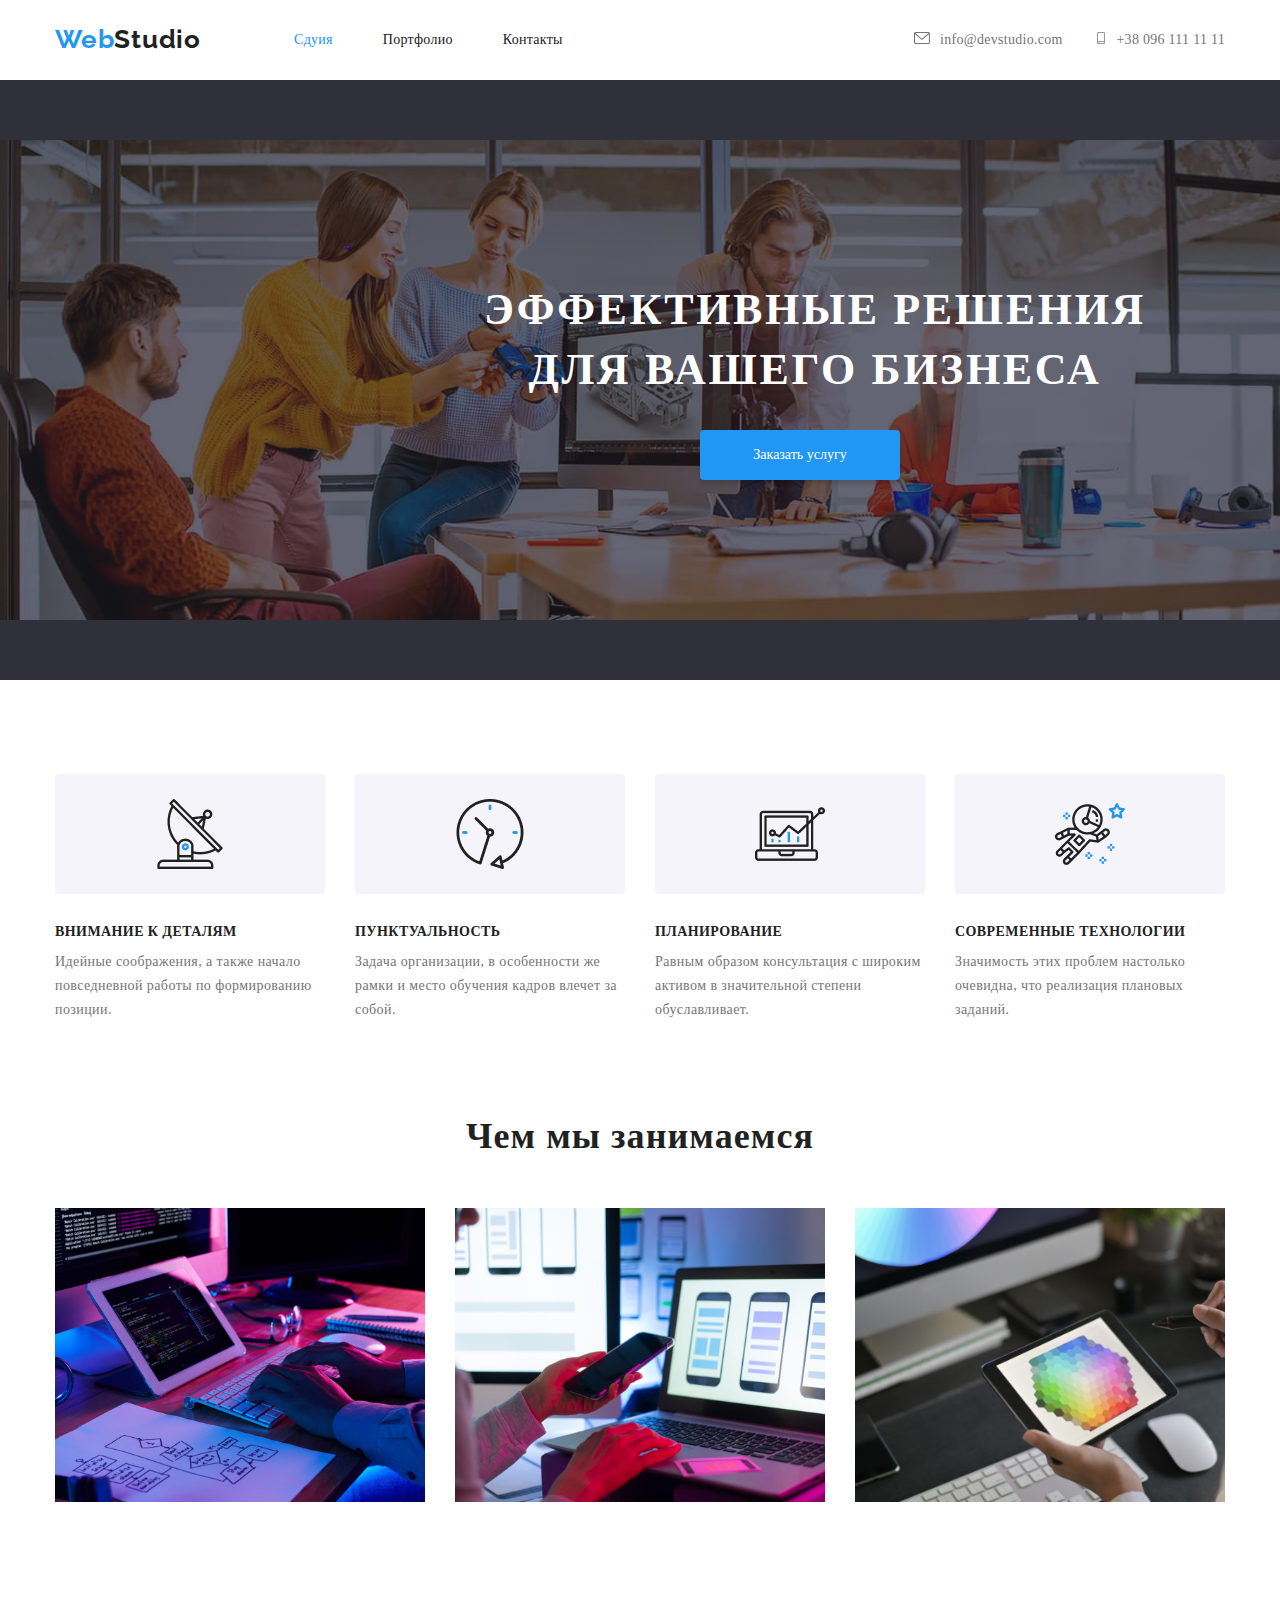
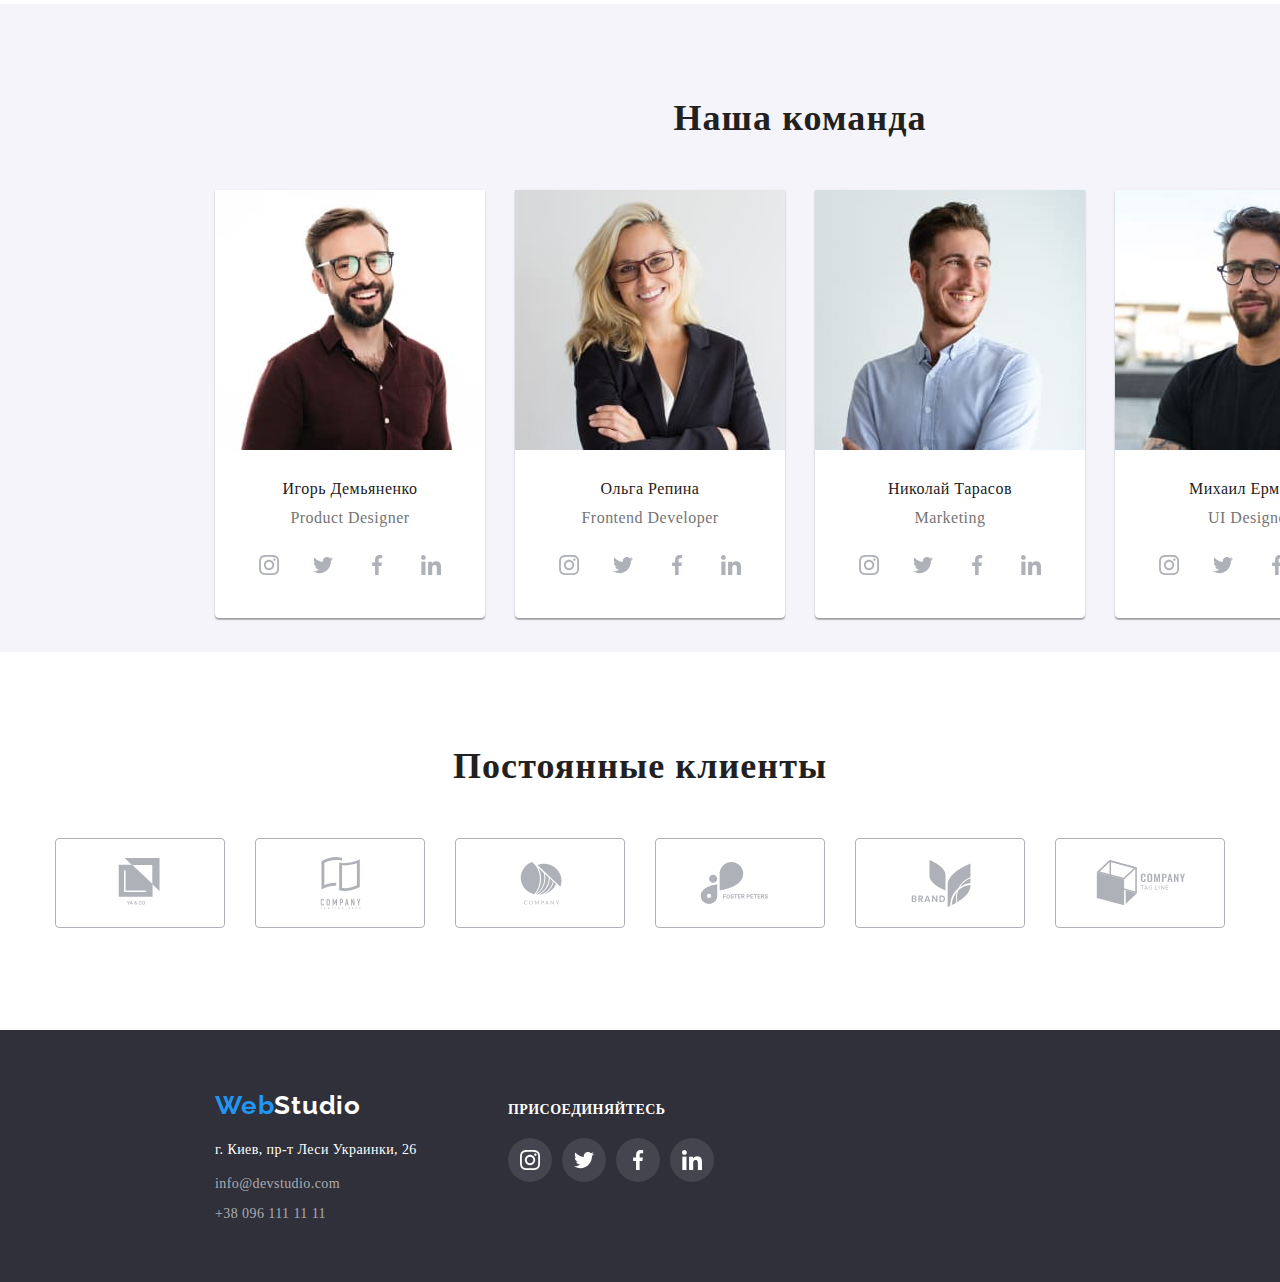
==== index.html @ d101550e "Клон репозиторий" ====
<!DOCTYPE html>
<html lang="en">
<head>
    <meta charset="UTF-8" />
    <meta name="viewport" content="width=device-width, initial-scale=1.0" />
    <title>My second homework</title>
    <link rel="stylesheet"
        href="https://cdnjs.cloudflare.com/ajax/libs/modern-normalize/1.0.0/modern-normalize.min.css">
    <link href="https://fonts.googleapis.com/css2?family=Raleway:wght@700&display=swap" rel="stylesheet">
    <link rel="stylesheet" href="./css/styles.css">
</head>
<body>

    <!--hat-->
    <header class="had">
        <div class="container">
            <nav class="nav">
                <a class="logo logo-container" href="./">Web<span class="logo-second">Studio</span></a>
                <ul class="menu-nav">
                    <li class="menu-item"><a href="#features" class="link current">Сдуия</a></li>
                    <li class="menu-item"><a href="./portfolio.html" class="link">Портфолио</a></li>
                    <li class="menu-item"><a href="#contacts" class="link">Контакты</a></li>
                </ul>
                <div class="cotacts-nav">
                    <a class="cotacts-nav-link link" href="mailto:info@devstudio.com">
                        <svg class="contacts-emil-svg">
                            <use href="./images/sprite.svg#icon-email"></use>
                        </svg>info@devstudio.com</a>
                    <a class="cotacts-nav-link link" href="tel:+380961111111">
                        <svg class="contacts-phone-svg">
                            <use href="./images/sprite.svg#icon-smartphone"></use>
                        </svg>+38 096 111 11 11</a>
                </div>
            </nav>
        </div>
    </header>
    <!--banner-->

    <section class="hero cellar">
        <div class="container-hero">
            <h1 class="hero-title">Эффективные решения для вашего бизнеса</h1>
            <button class="btn" type="button"> Заказать услугу</button>
        </div>
    </section>

    <!--features-->
    <section class="section-features">
        <h2 style="display: none;" id="features">Особенности</h2>
        <div class="container">
            <ul class="container-features">
                <li class="item-features icon-one">
                    <h3 class="title-section-title">Внимание к деталям</h3>
                    <p class="text">
                        Идейные соображения, а также начало повседневной работы по
                        формированию позиции.
                    </p>
                </li>
                <li class="item-features icon-two">
                    <h3 class="title-section-title">Пунктуальность</h3>
                    <p class="text">
                        Задача организации, в особенности же рамки и место обучения кадров
                        влечет за собой.
                    </p>
                </li>
                <li class="item-features icon-three">
                    <h3 class="title-section-title">Планирование</h3>
                    <p class="text">
                        Равным образом консультация с широким активом в значительной степени
                        обуславливает.
                    </p>
                </li>
                <li class="item-features icon-fore">
                    <h3 class="title-section-title">Современные технологии</h3>
                    <p class="text">
                        Значимость этих проблем настолько очевидна, что реализация плановых
                        заданий.
                    </p>
                </li>
            </ul>
        </div>
    </section>

    <!--activity-->
    <section class="contsiner-activity">
        <div class="container">
            <h3 class="section-title">Чем мы занимаемся</h3>
            <div class="container-activity">
                <img src="./images/img1.svg" alt="close up image programer working his desk office" />
                <img src="./images/img2.svg"
                    alt="web ui designers are developing application smartphones team creators is working interface mobile phones" />
                <img src="./images/img3.svg" alt="creative artist web design with working colour selection graphic tablet" />
            </div>
        </div>

    </section>

    <!--team-->
    <section class="team">
        <div class="section-team">
            <h4 class="section-title">Наша команда</h4>
            <div class="container-time">
                <div class="conainer-time-item">
                    <img src="./images/ihor.jpg" alt="ihor Product Designer" />
                    <div class="time-box">
                        <b class="team-title">Игорь Демьяненко</b>
                        <p>Product Designer</p>
                    <ul class="features-section social-icon">
                        <li class="social-icon-item"><a class="social-icon-link" href="https://www.instagram.com/" target="blank" rel="noreferrer noopener" aria-label="Instagram">
                        <svg class="social-icon-svg">
                            <use href="./images/sprite.svg#icon-insta"></use>
                        </svg>
                        </a></li>
                        <li class="social-icon-item"><a class="social-icon-link" href="https://twitter.com/" target="blank" rel="noreferrer noopener" aria-label="Twitter">
                        <svg class="social-icon-svg">
                            <use href="./images/sprite.svg#icon-twit"></use>
                        </svg>
                        </a></li>
                        <li class="social-icon-item"><a class="social-icon-link" href="https://www.facebook.com/" target="blank" rel="noreferrer noopener" aria-label="Facebook">
                        <svg class="social-icon-svg">
                            <use href="./images/sprite.svg#icon-face"></use>
                        </svg>
                        </a></li>
                        <li class="social-icon-item"><a class="social-icon-link" href="https://www.linkedin.com/" target="blank" rel="noreferrer noopener" aria-label="LinkedIn">
                        <svg class="social-icon-svg">
                            <use href="./images/sprite.svg#icon-linc"></use>
                        </svg>
                        </a></li>
                    </ul>
                    </div>
                </div>
                <div class="conainer-time-item">
                    <img src="./images/olha.jpg" alt="olha Frontend Developer" />
                    <div class="time-box">
                        <b class="team-title">Ольга Репина</b>
                        <p>Frontend Developer</p>
                        <ul class="features-section social-icon">
                            <li class="social-icon-item"><a class="social-icon-link" href="https://www.instagram.com/" target="blank" rel="noreferrer noopener" aria-label="Instagram">
                                <svg class="social-icon-svg">
                                    <use href="./images/sprite.svg#icon-insta"></use>
                                </svg>
                            </a></li>
                            <li class="social-icon-item"><a class="social-icon-link" href="https://twitter.com/" target="blank" rel="noreferrer noopener" aria-label="Twitter">
                                <svg class="social-icon-svg">
                            <use href="./images/sprite.svg#icon-twit"></use>
                                </svg>
                            </a></li>
                            <li class="social-icon-item"><a class="social-icon-link" href="https://www.facebook.com/" target="blank" rel="noreferrer noopener" aria-label="Facebook">
                                <svg class="social-icon-svg">
                                    <use href="./images/sprite.svg#icon-face"></use>
                                </svg>
                            </a></li>
                            <li class="social-icon-item"><a class="social-icon-link" href="https://www.linkedin.com/" target="blank" rel="noreferrer noopener" aria-label="LinkedIn">
                                <svg class="social-icon-svg">
                                    <use href="./images/sprite.svg#icon-linc"></use>
                                </svg>
                            </a></li>
                        </ul>
                    </div>
                </div>
                <div class="conainer-time-item">
                    <img src="./images/nikolay.jpg" alt="nikolay Marketing" />
                    <div class="time-box">
                        <b class="team-title">Николай Тарасов</b>
                        <p>Marketing</p>
                        <ul class="features-section social-icon">
                            <li class="social-icon-item"><a class="social-icon-link" href="https://www.instagram.com/" target="blank"
                                    rel="noreferrer noopener" aria-label="Instagram">
                                    <svg class="social-icon-svg">
                                        <use href="./images/sprite.svg#icon-insta"></use>
                                    </svg>
                                </a></li>
                            <li class="social-icon-item"><a class="social-icon-link" href="https://twitter.com/" target="blank"
                                    rel="noreferrer noopener" aria-label="Twitter">
                                    <svg class="social-icon-svg">
                                        <use href="./images/sprite.svg#icon-twit"></use>
                                    </svg>
                                </a></li>
                            <li class="social-icon-item"><a class="social-icon-link" href="https://www.facebook.com/" target="blank"
                                    rel="noreferrer noopener" aria-label="Facebook">
                                    <svg class="social-icon-svg">
                                        <use href="./images/sprite.svg#icon-face"></use>
                                    </svg>
                                </a></li>
                            <li class="social-icon-item"><a class="social-icon-link" href="https://www.linkedin.com/" target="blank"
                                    rel="noreferrer noopener" aria-label="LinkedIn">
                                    <svg class="social-icon-svg">
                                        <use href="./images/sprite.svg#icon-linc"></use>
                                    </svg>
                                </a></li>
                        </ul>
                    </div>
                </div>
                <div class="conainer-time-item">
                    <img src="./images/mikhail.jpg" alt="mikhail UI Designer" />
                    <div class="time-box">
                        <b class="team-title">Михаил Ермаков</b>
                        <p>UI Designer</p>
                        <ul class="features-section social-icon">
                            <li class="social-icon-item"><a class="social-icon-link" href="https://www.instagram.com/" target="blank"
                                    rel="noreferrer noopener" aria-label="Instagram">
                                    <svg class="social-icon-svg">
                                        <use href="./images/sprite.svg#icon-insta"></use>
                                    </svg>
                                </a></li>
                            <li class="social-icon-item"><a class="social-icon-link" href="https://twitter.com/" target="blank"
                                    rel="noreferrer noopener" aria-label="Twitter">
                                    <svg class="social-icon-svg">
                                        <use href="./images/sprite.svg#icon-twit"></use>
                                    </svg>
                                </a></li>
                            <li class="social-icon-item"><a class="social-icon-link" href="https://www.facebook.com/" target="blank"
                                    rel="noreferrer noopener" aria-label="Facebook">
                                    <svg class="social-icon-svg">
                                        <use href="./images/sprite.svg#icon-face"></use>
                                    </svg>
                                </a></li>
                            <li class="social-icon-item"><a class="social-icon-link" href="https://www.linkedin.com/" target="blank"
                                    rel="noreferrer noopener" aria-label="LinkedIn">
                                    <svg class="social-icon-svg">
                                        <use href="./images/sprite.svg#icon-linc"></use>
                                    </svg>
                            </a></li>
                        </ul>
                    </div>
                </div>
            </div>          
        </div>
    </section>

        <!-- partners -->
    <section class="container partners-section">
        <div class="">
            <h4 class="section-title">Постоянные клиенты</h4>
            <ul class="container-partners">
                <li class="partners-icon-item"><a class="partners-icon-link" href="./" target="blank" rel="noreferrer noopener" aria-label="partner one">
                    <svg class="partners-icon-svg">
                        <use href="./images/sprite.svg#icon-part1"></use>
                    </svg>
                </a></li>
                <li class="partners-icon-item"><a class="partners-icon-link" href="./" target="blank" rel="noreferrer noopener" aria-label="partner two">
                    <svg class="partners-icon-svg">
                        <use href="./images/sprite.svg#icon-part2"></use>
                    </svg>
                </a> </li>
                <li class="partners-icon-item"><a class="partners-icon-link" href="./" target="blank" rel="noreferrer noopener" aria-label="partner three">
                    <svg class="partners-icon-svg">
                        <use href="./images/sprite.svg#icon-part3"></use>
                    </svg>
                </a></li>
                <li class="partners-icon-item"><a class="partners-icon-link" href="./" target="blank" rel="noreferrer noopener" aria-label="partner four">
                    <svg class="partners-icon-svg">
                        <use href="./images/sprite.svg#icon-part4"></use>
                    </svg>
                </a></li>
                <li class="partners-icon-item"><a class="partners-icon-link" href="./" target="blank" rel="noreferrer noopener" aria-label="partner five">
                    <svg class="partners-icon-svg">
                        <use href="./images/sprite.svg#icon-part5"></use>
                    </svg>
                </a></li>
                <li class="partners-icon-item"><a class="partners-icon-link" href="./" target="blank" rel="noreferrer noopener" aria-label="partner six">
                    <svg class="partners-icon-svg">
                        <use href="./images/sprite.svg#icon-part6"></use>
                    </svg>
                </a></li>
            </ul>
        </div>
    </section>
    <!--cellar-->
    <footer class="cellar">
        <div class="container-footer">
            <div class="container-footer-pocion">
            <div class="logo-cellar"><a href="index.html" class="link"><span class="footer-logo">Web</span><span
                        class="footer-logo-second">Studio</span></a>
            </div>
            <div class="container-contacts">
                <address id="contacts">
                    <div class="container-address">
                        <a href="https://goo.gl/maps/hYyRJfA977tLsEAp6" class="footer-map link" target="_blank"
                            rel="noreferrer noopener">г.
                            Киев, пр-т Леси Украинки, 26</a>
                        <a href="mailto:info@devstudio.com" class="connetion link">info@devstudio.com</a>
                        <a href="tel:+380961111111" class="connetion link">+38 096 111 11 11</a>
                    </div>
                </address>
            </div>
            </div>       
        <div class="social-cellar-icon">
            <b class="footer-social">присоединяйтесь</b>
            <ul class="features-section social-icon">
                <li class="social-icon-item"><a class="social-icon-link" href="https://www.instagram.com/" target="blank"
                        rel="noreferrer noopener" aria-label="Instagram">
                        <svg class="social-icon-svg">
                            <use href="./images/sprite.svg#icon-insta"></use>
                        </svg>
                    </a></li>
                <li class="social-icon-item"><a class="social-icon-link" href="https://twitter.com/" target="blank"
                        rel="noreferrer noopener" aria-label="Twitter">
                        <svg class="social-icon-svg">
                            <use href="./images/sprite.svg#icon-twit"></use>
                        </svg>
                    </a></li>
                <li class="social-icon-item"><a class="social-icon-link" href="https://www.facebook.com/" target="blank"
                        rel="noreferrer noopener" aria-label="Facebook">
                        <svg class="social-icon-svg">
                            <use href="./images/sprite.svg#icon-face"></use>
                        </svg>
                    </a></li>
                <li class="social-icon-item"><a class="social-icon-link" href="https://www.linkedin.com/" target="blank"
                        rel="noreferrer noopener" aria-label="LinkedIn">
                        <svg class="social-icon-svg">
                            <use href="./images/sprite.svg#icon-linc"></use>
                        </svg>
                </a></li>
                </ul>
            </div>
        </div>
    </footer>
</body>   
</html>
---- css/styles.css ----
/* roboto-regular - latin_cyrillic */
@font-face {
  font-family: "Roboto";
  font-style: normal;
  font-weight: 400;
  src: url("../fonts/roboto//roboto-v20-latin_cyrillic-regular.eot");
  src: local("Roboto"), local("Roboto-Regular"),
    url("../fonts/roboto//roboto-v20-latin_cyrillic-regular.eot?#iefix")
      format("embedded-opentype"),
    url("../fonts/roboto//roboto-v20-latin_cyrillic-regular.woff2")
      format("woff2"),
    url("../fonts/roboto//roboto-v20-latin_cyrillic-regular.woff")
      format("woff"),
    url("../fonts/roboto//roboto-v20-latin_cyrillic-regular.ttf")
      format("truetype"),
    url("../fonts/roboto//roboto-v20-latin_cyrillic-regular.svg#Roboto")
      format("svg");
}
/* roboto-500 - latin_cyrillic */
@font-face {
  font-family: "Roboto";
  font-style: normal;
  font-weight: 500;
  src: url("../fonts/roboto//roboto-v20-latin_cyrillic-500.eot");
  src: local("Roboto Medium"), local("Roboto-Medium"),
    url("../fonts/roboto//roboto-v20-latin_cyrillic-500.eot?#iefix")
      format("embedded-opentype"),
    url("../fonts/roboto//roboto-v20-latin_cyrillic-500.woff2") format("woff2"),
    url("../fonts/roboto//roboto-v20-latin_cyrillic-500.woff") format("woff"),
    url("../fonts/roboto//roboto-v20-latin_cyrillic-500.ttf") format("truetype"),
    url("../fonts/roboto//roboto-v20-latin_cyrillic-500.svg#Roboto")
      format("svg");
}
/* roboto-700 - latin_cyrillic */
@font-face {
  font-family: "Roboto";
  font-style: normal;
  font-weight: 700;
  src: url("../fonts/roboto//roboto-v20-latin_cyrillic-700.eot");
  src: local("Roboto Bold"), local("Roboto-Bold"),
    url("../fonts/roboto//roboto-v20-latin_cyrillic-700.eot?#iefix")
      format("embedded-opentype"),
    url("../fonts/roboto//roboto-v20-latin_cyrillic-700.woff2") format("woff2"),
    url("../fonts/roboto//roboto-v20-latin_cyrillic-700.woff") format("woff"),
    url("../fonts/roboto//roboto-v20-latin_cyrillic-700.ttf") format("truetype"),
    url("../fonts/roboto//roboto-v20-latin_cyrillic-700.svg#Roboto")
      format("svg");
}

/* font-family: "Raleway", sans-serif; */

:root {
  --main-text-cl: #757575;
  --link-text-cl: #2196f3;
  --black-text: #212121;
  --second-fon: #f5f4fa;
  --wight-text: #ffffff;
  --cellar-fon: #2f303a;
  --team-fon: #f5f4fa;
  --icon-cl: #afb1b8;
}

html {
  box-sizing: border-box;
}

body {
  font-family: "Roboto";
  font-size: 14px;
  line-height: 1.71;
  letter-spacing: 0.2em;
  color: var(--main-text-cl);
}

img {
  display: block;
  /* max-width: 100px; */
  height: auto;
}

.had {
  background-color: var(--wight-text);
  height: 80px;
}
.hag-port {
  background-color: var(--wight-text);
  border: 1px solid #ececec;
  margin-left: 0;
  margin-right: 0;
}

.container {
  width: 1200px;
  margin: 0 auto;
  padding-left: 15px;
  padding-right: 15px;
}
.container-nav {
  display: inline-flex;
}

.nav .link.current {
  color: var(--link-text-cl);
}
.logo {
  font-family: Raleway;
  font-weight: 700;
  font-size: 26px;
  line-height: 1.192;
  letter-spacing: 0.03em;
  color: #2196f3;
  text-decoration: none;
}
.logo-second {
  font-family: Raleway;
  font-weight: 700;
  font-size: 26px;
  line-height: 1.192;
  letter-spacing: 0.03em;
  color: #212121;
}

.logo-container {
  margin-right: 93px;
  margin-top: 24px;
  margin-bottom: 25px;
}

.nav {
  font-family: Roboto;
  font-weight: 500;
  font-size: 14px;
  line-height: 1.142;
  letter-spacing: 0.02em;
  color: var(--black-text);
  text-decoration: none;
  list-style: none;

  display: flex;
  align-items: center;
}

.contacts-emil-svg {
  width: 16px;
  height: 12px;
  fill: var(--main-text-cl);
  margin-right: 10px;
}

.contacts-phone-svg {
  width: 10px;
  height: 12px;
  fill: var(--main-text-cl);
  margin-right: 10px;
}

.cotacts-nav-link:hover .contacts-emil-svg,
.cotacts-nav-link:focus .contacts-emil-svg {
  fill: var(--link-text-cl);
}

.cotacts-nav-link:hover .contacts-phone-svg,
.cotacts-nav-link:focus .contacts-phone-svg {
  fill: var(--link-text-cl);
}

.cotacts-nav {
  color: var(--main-text-cl);

  margin-left: auto;
}

.cotacts-nav .link + .link {
  margin-left: 30px;
}

.link {
  color: inherit;
  text-decoration: none;
}

.link:hover,
.link:focus {
  color: var(--link-text-cl);
}

.menu-nav {
  margin-top: 0;
  margin-bottom: 0;
  list-style: none;
  display: inline-flex;
  padding-left: 0px;
}

.menu-item {
  display: block;
  padding-top: 32px;
  padding-bottom: 32px;
}

.menu-item:not(:last-child) {
  margin-right: 50px;
}

.container-hero {
  width: 1600px;
  margin: 0 auto;
  padding-left: 15px;
  padding-right: 15px;
}

.hero {
  text-align: center;
  margin-bottom: 94px;
  height: 600px;
  /* ;
  width: 1600px;
  margin-left: auto;
  margin-right: auto; */

  background-image: linear-gradient(
      to right,
      rgba(47, 48, 58, 0.4),
      rgba(47, 48, 58, 0.4)
    ),
    url(../images/application-team.jpg);
  background-position: center;
  background-repeat: no-repeat;
  object-fit: cover;
  background-size: contain;
}
.hero-title {
  margin-top: 0;
  margin-bottom: 30px;
  margin-left: 452px;
  margin-right: 452px;
  padding-top: 200px;
  font-family: Roboto;
  font-weight: 900;
  font-size: 44px;
  line-height: 1.36;
  letter-spacing: 0.06em;
  text-transform: uppercase;
  color: var(--wight-text);
  width: 696px;
}

.btn-port:hover,
.btn-port:focus {
  background-color: var(--link-text-cl);
  box-shadow: 0px 3px 1px rgba(0, 0, 0, 0.1), 0px 1px 2px rgba(0, 0, 0, 0.08),
    0px 2px 2px rgba(0, 0, 0, 0.12);
  color: var(--wight-text);
}

.btn-port:active {
  background-color: var(--link-text-cl);
  box-shadow: 0px 3px 1px rgba(0, 0, 0, 0.1), 0px 1px 2px rgba(0, 0, 0, 0.08),
    0px 2px 2px rgba(0, 0, 0, 0.12);
  color: var(--wight-text);
}

.btn-port {
  background: var(--second-fon);
  width: 73px;
  padding-right: 22px;
  padding-left: 22px;
  padding-top: 9px;
  padding-bottom: 9px;
  border-radius: 4px;
  text-align: center;
  border: none;
  font-family: "Roboto";
  font-weight: 500;
  font-size: 16px;
  line-height: 1.62;
  letter-spacing: 0.03em;
  color: var(--black-text);
}

.btn {
  display: block;
  border: none;
  padding-right: 32px;
  padding-left: 32px;
  padding-top: 10px;
  padding-bottom: 10px;
  color: var(--wight-text);
  background: var(--link-text-cl);
  box-shadow: 0px 4px 4px rgba(0, 0, 0, 0.15);
  border-radius: 4px;
  text-align: center;
  width: 200px;
  height: 50px;
  margin-bottom: 200px;
  margin-left: auto;
  margin-right: auto;
}

.btn-position {
  padding-bottom: 210px;
}

.btn-content {
  display: inline-block;
  font-family: inherit;
  font-weight: 500;
  font-size: 16px;
  line-height: 1.62;
  text-align: center;
  letter-spacing: 0.03em;
  color: var(--title-text-cl);
  border-radius: 4px;
}

.nav-content {
  display: flex;
  justify-content: center;
  list-style: none;
  margin-bottom: 0;
  margin-top: 0;
  padding-left: 0px;
  padding-top: 94px;
  padding-bottom: 50px;
}

.element-cont {
  margin-right: 8px;
}

.nav-content .element-cont:last-of-type {
  margin-right: 0px;
}

.content-section {
  padding-bottom: 94px;
}

.item-content {
  display: block;
  padding-top: 20px;
  padding-bottom: 4px;
  padding-left: 24px;
}

.container-content {
  width: 1230px;
  padding-left: 15px;
  padding-right: 15px;
  margin-left: auto;
  margin-right: auto;
}

.container-fillihg .link {
  padding-bottom: 20px;
  display: block;
  padding-left: 24px;
  letter-spacing: 1px;
}

.container-fillihg b {
  font-family: Roboto;
  font-style: normal;
  font-size: 18px;
  line-height: 2;
  letter-spacing: 0.06em;
  color: var(--black-text);
}

.container-fillihg {
  display: flex;
  flex-wrap: wrap;
  list-style: none;
  padding-left: 0;
  margin-top: 0px;
  margin-bottom: 0;
  width: 1170px;
  height: 1360px;
}

.element {
  width: 370px;
  height: 404px;
  margin-right: 30px;
  margin-bottom: 30px;
  border: 1px solid #eeeeee;
}

.element:nth-child(3n) {
  margin-right: 0;
}

.element:nth-last-child(-n + 3) {
  margin-bottom: 0;
}

.element:hover {
  background: #ffffff;
  border: 1px solid #eeeeee;
  box-shadow: 0px 1px 1px rgba(0, 0, 0, 0.12), 0px 4px 4px rgba(0, 0, 0, 0.06),
    1px 4px 6px rgba(0, 0, 0, 0.16);
}

.features-section {
  list-style: none;
}

.img-element {
  margin-right: 0;
}

.container-features {
  display: inline-flex;
  margin-top: 0;
  margin-bottom: 0;
  list-style: none;
  padding-left: 0;
}

.item-features {
  margin-right: 30px;
}

.item-features:nth-child(4n) {
  margin-right: 0;
}

.icon-one::before {
  display: block;
  content: "";
  width: 270px;
  height: 120px;
  background-position: center;
  background-repeat: no-repeat;
  background-image: url(../images/img-one.png);
  margin-bottom: 30px;
  /* background-color: var(--second-fon);
  border-radius: 4px; */
}

.icon-two::before {
  display: block;
  content: "";
  width: 270px;
  height: 120px;
  background-position: center;
  background-repeat: no-repeat;
  background-image: url(../images/img-two.png);
  margin-bottom: 30px;
  /* background-color: var(--second-fon);
  border-radius: 4px; */
}

.icon-three::before {
  display: block;
  content: "";
  width: 270px;
  height: 120px;
  background-position: center;
  background-repeat: no-repeat;
  background-image: url(../images/img-three.png);
  margin-bottom: 30px;
  /* background-color: var(--second-fon);
  border-radius: 4px; */
}

.icon-fore::before {
  display: block;
  content: "";
  width: 270px;
  height: 120px;
  background-position: center;
  background-repeat: no-repeat;
  background-image: url(../images/img-fore.png);
  margin-bottom: 30px;
  /* background-color: var(--second-fon);
  border-radius: 4px; */
}

.section-features {
  background-color: var(--wight-text);
  margin-bottom: 94px;
}
.container-features .section-label {
  display: flex;
  margin-bottom: 0;
  margin-top: 0;
}

.text {
  font-family: Roboto;
  font-weight: normal;
  font-size: 14px;
  line-height: 1.71;
  letter-spacing: 0.03em;
  color: var(--main-text-cl);
  padding: 0px 0px 0px 0px;
  margin: 0;
}

.title-section-title {
  font-family: Roboto;
  font-weight: 700;
  font-size: 14px;
  line-height: 1.142;
  letter-spacing: 0.03em;
  text-transform: uppercase;
  color: var(--black-text);

  padding-bottom: 0px;
  margin-bottom: 10px;
  margin-top: 0;
}

.container-activity {
  display: inline-flex;
}

.contsiner-activity {
  margin-top: 0px;
  padding-bottom: 94px;
}

.container-activity img {
  margin-right: 30px;
}

.container-activity img:nth-child(3n) {
  margin-right: 0;
}

.section-title {
  font-family: "Roboto";
  font-weight: 700;
  font-size: 36px;
  line-height: 1.166;
  text-align: center;
  letter-spacing: 0.03em;
  color: var(--black-text);

  padding-bottom: 50px;
  margin-bottom: 0;
  margin-top: 0;
}

.container-time {
  display: inline-flex;
  padding-left: 215px;
  padding-right: 0;
}

.section-team {
  width: 1600px;
  height: 648px;
  margin-left: auto;
  margin-right: auto;
  margin-top: 0px;
}

.team-title {
  font-family: "Roboto";
  font-weight: 500;
  font-size: 16px;
  line-height: 1.18;
  text-align: center;
  letter-spacing: 0.03em;
  color: var(--black-text);

  display: block;
  margin-top: 30px;
  margin-bottom: 10px;
}

.team {
  background-color: var(--team-fon);
}

.team h4 {
  padding-top: 94px;
}

.team p {
  font-family: Roboto;
  font-size: 16px;
  line-height: 1.18;
  text-align: center;
  letter-spacing: 0.03em;
  color: var(--main-text-cl);

  margin-top: 0;
  margin-bottom: 0;
  text-align: center;
  margin-bottom: 16px;
}

.social-icon {
  display: flex;
  justify-content: center;
  padding-left: 32px;
  padding-right: 32px;
}

.social-icon-item:not(:last-child) {
  margin-right: 10px;
}

.social-icon-link {
  display: flex;
  justify-content: center;
  align-items: center;
  width: 44px;
  height: 44px;
  background-color: var(--wight-text);
  border-radius: 50%;
}

.social-icon-link:hover .social-icon-svg,
.social-icon-link:focus .social-icon-svg {
  fill: var(--wight-text);
}

.social-icon-link:hover,
.social-icon-link:focus {
  background-color: var(--link-text-cl);
}

.social-icon-svg {
  width: 20px;
  height: 20px;
  fill: var(--icon-cl);
}

.conainer-time-item {
  width: 270px;
  height: 428px;
  margin-right: 30px;
  padding-bottom: 30px;
  background-color: var(--wight-text);
  box-shadow: 0px 1px 3px rgba(0, 0, 0, 0.12), 0px 1px 1px rgba(0, 0, 0, 0.14),
    0px 2px 1px rgba(0, 0, 0, 0.2);
  border-radius: 0px 0px 4px 4px;
}

.conainer-time-item:nth-child(4n) {
  margin-right: 0;
}

.partners-section {
  padding-top: 94px;
  padding-bottom: 94px;
}

.container-partners {
  display: inline-flex;
  margin: 0;
  list-style: none;
  padding-left: 0;
}

.partners-icon-svg {
  width: 170px;
  height: 90px;
  fill: var(--icon-cl);
}

.partners-icon-link {
  display: flex;
  justify-content: center;
  align-items: center;
  width: 170px;
  height: 90px;
  background-color: var(--wight-text);
  border-radius: 4px;
  border: 1px solid var(--icon-cl);
}

.partners-icon-item:not(:last-child) {
  margin-right: 30px;
}

.partners-icon-link:hover .partners-icon-svg,
.partners-icon-link:focus .partners-icon-svg {
  fill: var(--link-text-cl);
}

.partners-icon-link:hover,
.partners-icon-link:focus {
  background-color: var(--wight-text);
  border: 1px solid var(--link-text-cl);
}

.cellar {
  background-color: var(--cellar-fon);
  display: block;
}

.container-footer {
  width: 1600px;
  height: 252px;
  margin: 0 auto;
  padding-left: 215px;
}
.container-footer .container-contacts {
  flex-wrap: wrap-reverse;
}

.cellar .container-footer {
  display: flex;
  align-items: baseline;
}

.footer-logo {
  font-family: Raleway;
  font-weight: 700;
  font-size: 26px;
  line-height: 1.192;
  letter-spacing: 0.03em;
  color: #2196f3;
}

.logo-cellar {
  padding-bottom: 20px;
  padding-top: 60px;
  padding-right: 0;
  padding-left: 0;
  margin-right: 147px;
}

.footer-logo-second {
  font-family: Raleway;
  font-weight: 700;
  font-size: 26px;
  line-height: 1.192;
  letter-spacing: 0.03em;
  color: #ffffff;
}
.container-address {
  display: flex;
  flex-direction: column;
}

.container-address .link {
  width: 231px;
  height: 21px;
}

.container-address a:not(:last-child) {
  margin-bottom: 9px;
}

.footer-map {
  font-family: Roboto;
  font-size: 14px;
  line-height: 1.171;
  letter-spacing: 0.03em;
  color: var(--wight-text);
  font-style: normal;
  font-weight: normal;
  /* margin-bottom: 9px; */
}

.connetion {
  /* margin-bottom: 9px; */
  font-family: Roboto;
  font-style: normal;
  font-size: 14px;
  line-height: 171%;

  letter-spacing: 0.03em;

  color: rgba(255, 255, 255, 0.6);
}

.footer-social {
  font-family: Roboto;
  font-weight: 700;
  font-size: 14px;
  line-height: 1.142;
  letter-spacing: 0.03em;
  text-transform: uppercase;
  color: var(--wight-text);

  display: block;
  margin-bottom: 20px;
}

.social-cellar-icon .social-icon-link {
  background-color: rgba(255, 255, 255, 0.1);
}

.social-cellar-icon .social-icon-svg {
  fill: var(--wight-text);
}

.social-icon-link:hover,
.social-icon-link:focus {
  background-color: var(--link-text-cl);
}

.social-cellar-icon .social-icon {
  padding: 0;
  margin: 0;
}
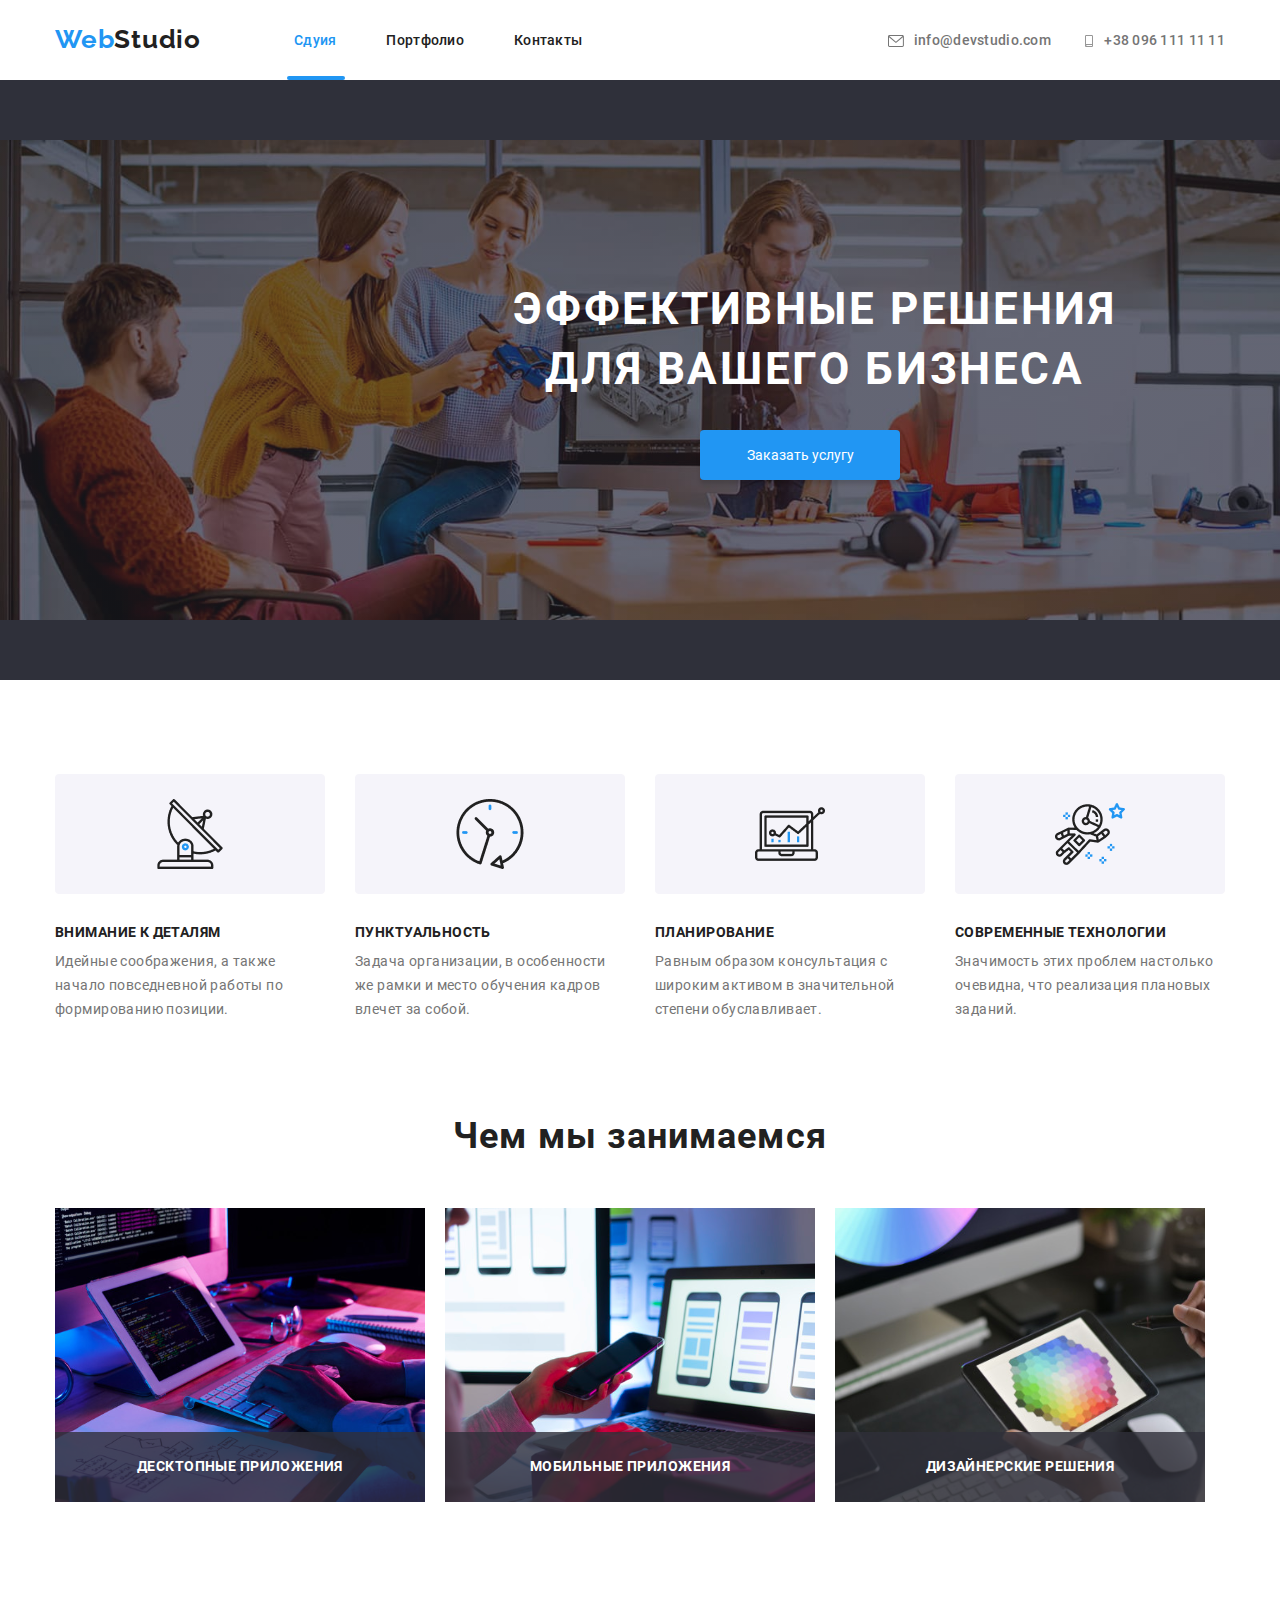
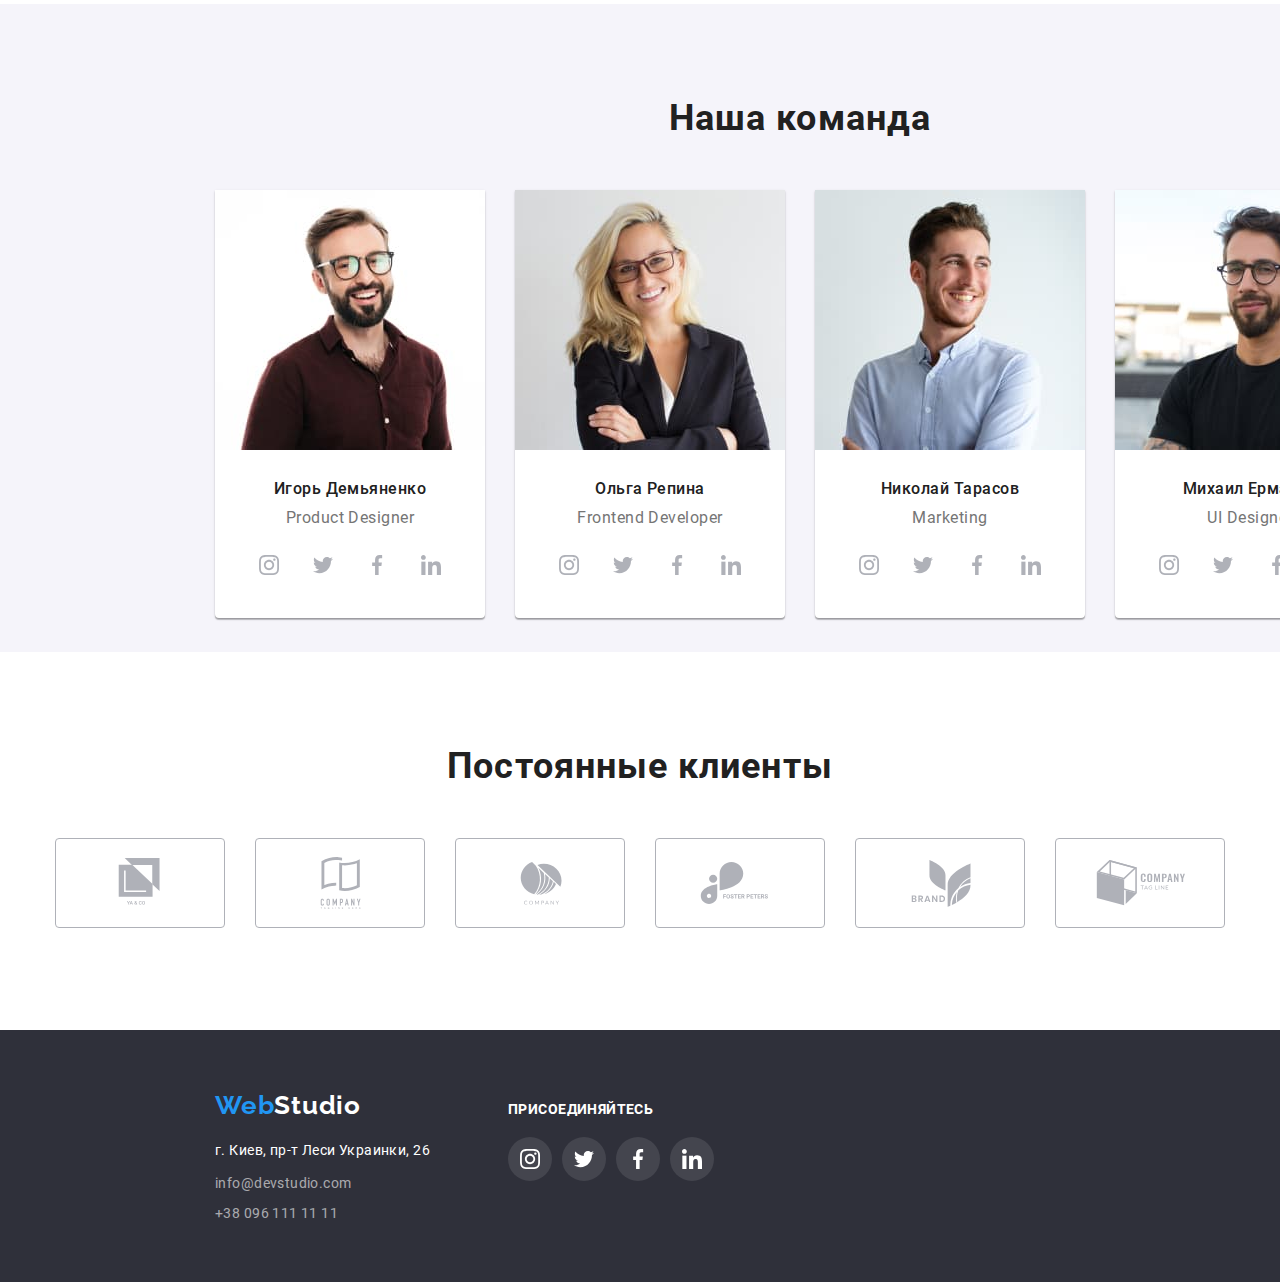
==== commit a2888434: "Done nav, activity" ====
--- a/index.html
+++ b/index.html
@@ -85,10 +85,18 @@
         <div class="container">
             <h3 class="section-title">Чем мы занимаемся</h3>
             <div class="container-activity">
-                <img src="./images/img1.svg" alt="close up image programer working his desk office" />
-                <img src="./images/img2.svg"
-                    alt="web ui designers are developing application smartphones team creators is working interface mobile phones" />
-                <img src="./images/img3.svg" alt="creative artist web design with working colour selection graphic tablet" />
+                <div class="thumb">
+                    <img src="./images/img1.svg" alt="close up image programer working his desk office" />
+                    <p class="label">Десктопные приложения</p>
+                </div>
+                <div class="thumb">
+                    <img src="./images/img2.svg" alt="web ui designers are developing application smartphones team creators is working interface mobile phones" />
+                    <p class="label">Мобильные приложения</p>
+                </div>
+                <div class="thumb">
+                    <img src="./images/img3.svg" alt="creative artist web design with working colour selection graphic tablet" />
+                    <p class="label">Дизайнерские решения</p>
+                </div>               
             </div>
         </div>
 
--- a/css/styles.css
+++ b/css/styles.css
@@ -101,7 +101,21 @@
 
 .nav .link.current {
   color: var(--link-text-cl);
-}
+  position: relative;
+}
+
+.current::after {
+  content: "";
+  display: block;
+  width: 137%;
+  height: 4px;
+  background-color: var(--link-text-cl);
+  border-radius: 2px;
+  position: absolute;
+  bottom: -32px;
+  left: -7px;
+}
+
 .logo {
   font-family: Raleway;
   font-weight: 700;
@@ -145,6 +159,7 @@
   height: 12px;
   fill: var(--main-text-cl);
   margin-right: 10px;
+  vertical-align: middle;
 }
 
 .contacts-phone-svg {
@@ -152,6 +167,7 @@
   height: 12px;
   fill: var(--main-text-cl);
   margin-right: 10px;
+  vertical-align: middle;
 }
 
 .cotacts-nav-link:hover .contacts-emil-svg,
@@ -525,6 +541,36 @@
   margin-right: 30px;
 }
 
+.thumb img {
+  display: block;
+  max-width: 100%;
+  height: auto;
+}
+
+.thumb {
+  position: relative;
+  margin: 0;
+}
+
+.thumb > .label {
+  font-family: "Roboto";
+  width: 370px;
+  height: 70px;
+  font-weight: 700;
+  font-size: 14px;
+  line-height: 1.14;
+  text-align: center;
+  letter-spacing: 0.03em;
+  text-transform: uppercase;
+  position: absolute;
+  top: 224px;
+  margin: 0;
+  padding-top: 27px;
+  padding-bottom: 27px;
+  background-color: rgba(47, 48, 58, 0.8);
+  color: var(--wight-text);
+}
+
 .container-activity img:nth-child(3n) {
   margin-right: 0;
 }
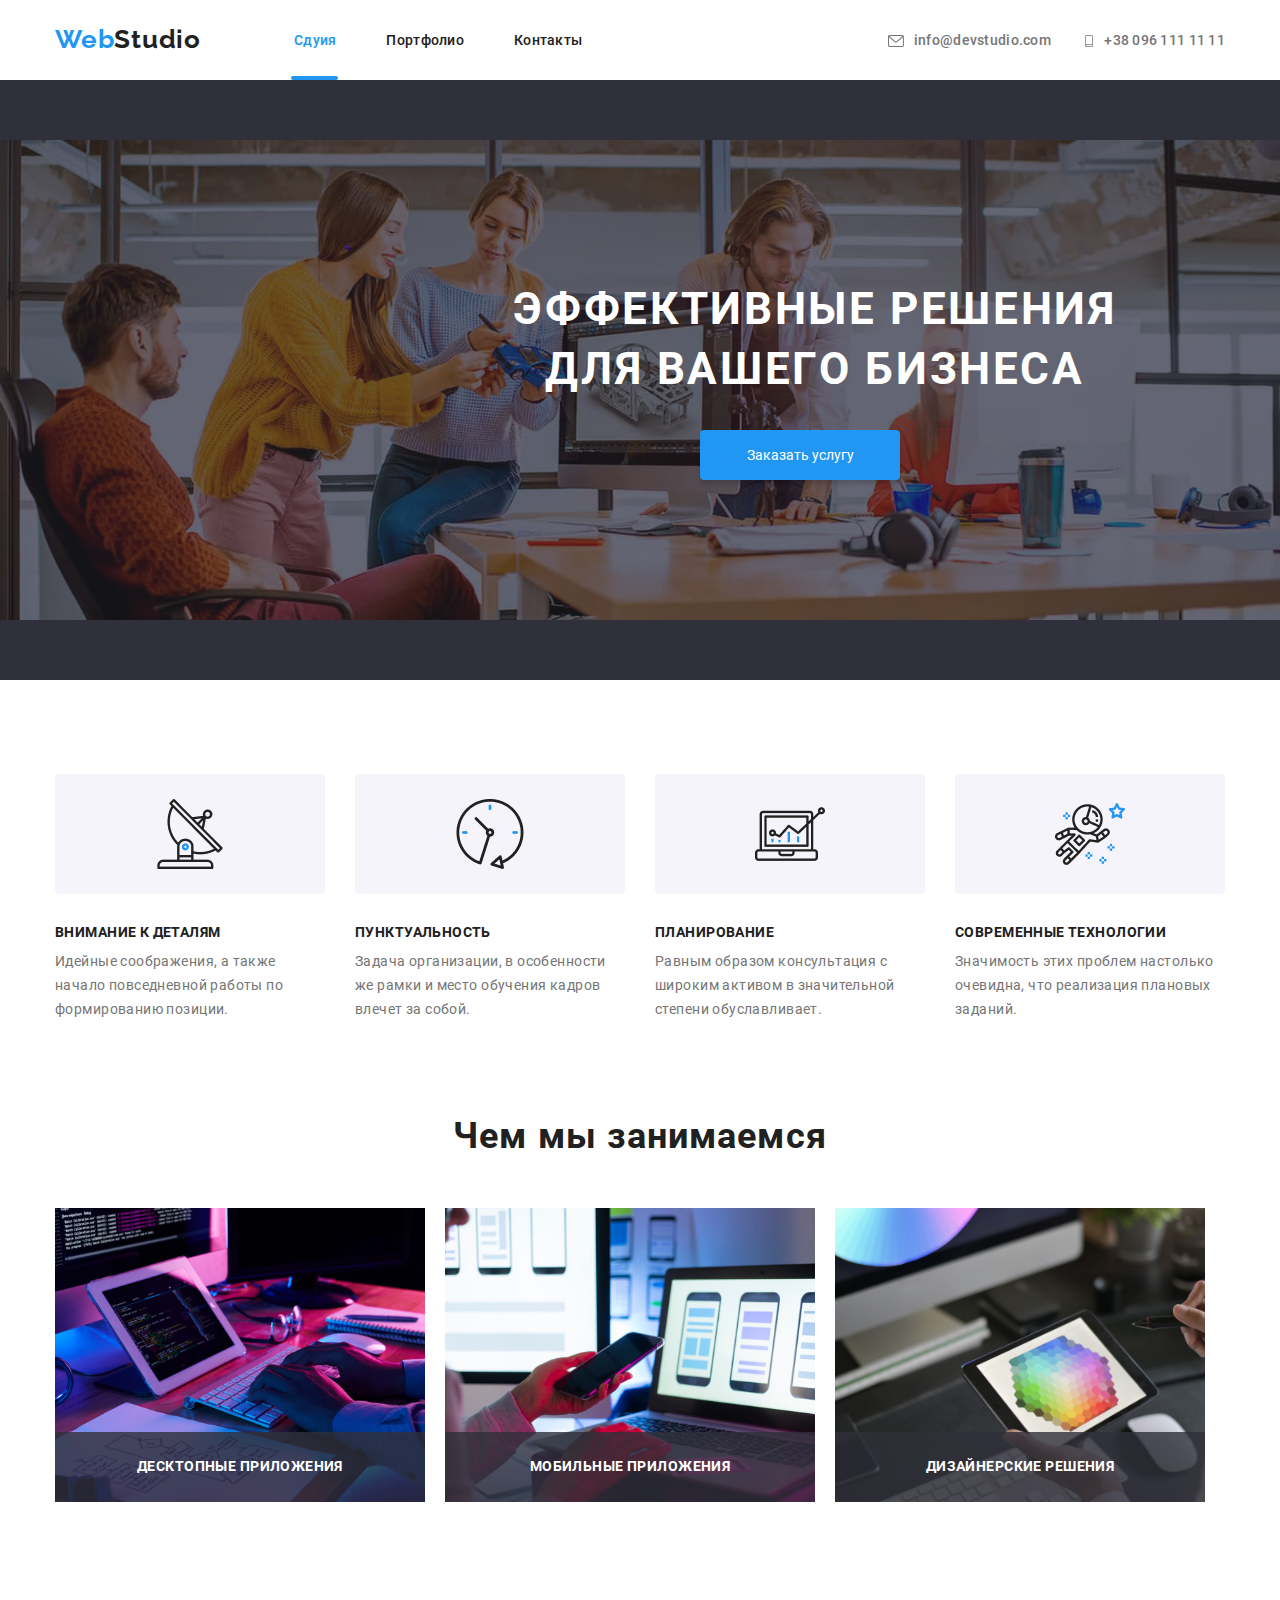
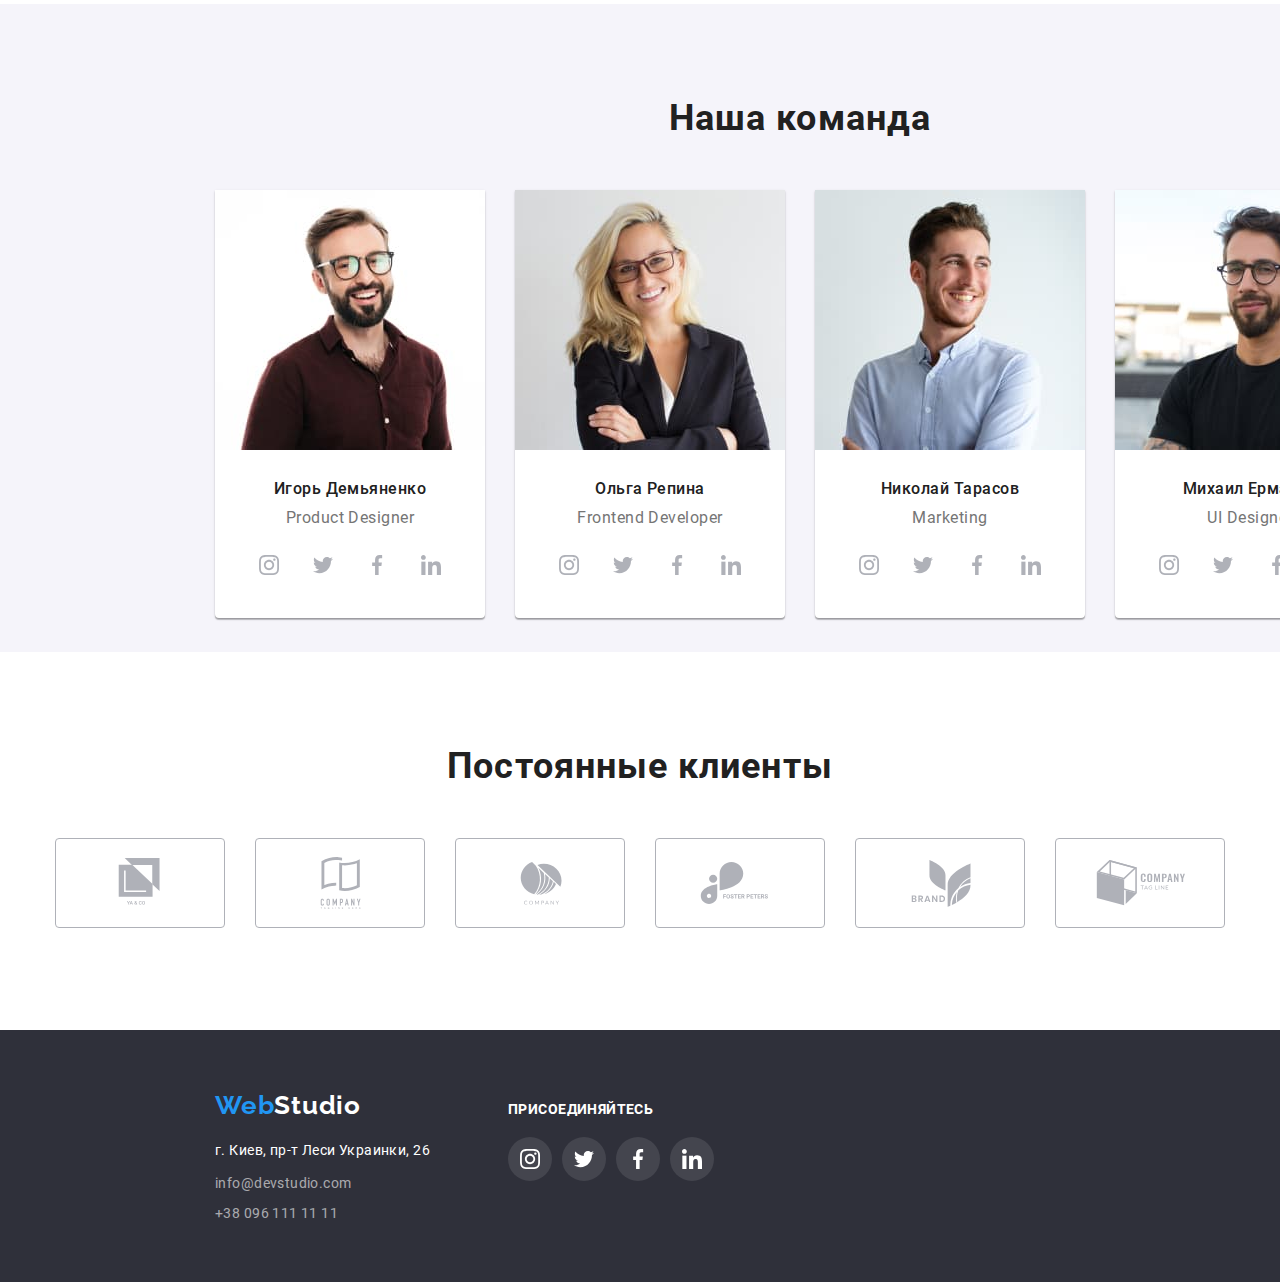
==== commit 6b481c1a: "Заазать услугу" ====
--- a/index.html
+++ b/index.html
@@ -39,7 +39,7 @@
     <section class="hero cellar">
         <div class="container-hero">
             <h1 class="hero-title">Эффективные решения для вашего бизнеса</h1>
-            <button class="btn" type="button"> Заказать услугу</button>
+            <button data-modal-open class="btn" type="button"> Заказать услугу</button>
         </div>
     </section>
 
@@ -323,5 +323,16 @@
             </div>
         </div>
     </footer>
+    <div class="backdrop is-hidden" data-modal>
+        <div class="modal">
+            <img src="./images/prikol.jpg" alt="joke">
+            <button class="btn-backdrop" data-modal-close>
+                <svg class="backdrop-close-svg">
+                    <use href="./images/sprite.svg#icon-close"></use>
+                </svg>
+            </button>
+        </div>
+    </div>
+    <script src="./js/modal.js"></script>
 </body>   
 </html>--- a/css/styles.css
+++ b/css/styles.css
@@ -107,13 +107,13 @@
 .current::after {
   content: "";
   display: block;
-  width: 137%;
+  width: 110%;
   height: 4px;
   background-color: var(--link-text-cl);
   border-radius: 2px;
   position: absolute;
   bottom: -32px;
-  left: -7px;
+  left: -3px;
 }
 
 .logo {
@@ -245,6 +245,7 @@
   object-fit: cover;
   background-size: contain;
 }
+
 .hero-title {
   margin-top: 0;
   margin-bottom: 30px;
@@ -329,6 +330,78 @@
   border-radius: 4px;
 }
 
+.backdrop {
+  position: fixed;
+  top: 0;
+  left: 0;
+  right: 0;
+  bottom: 0;
+  background-color: rgba(0, 0, 0, 0.2);
+  z-index: 100;
+  opacity: 1;
+}
+
+.backdrop.is-hidden {
+  opacity: 0;
+  pointer-events: none;
+  visibility: hidden;
+}
+
+.is-hidden .modal {
+  transform: translate(-50%, 0%) scale(0.5);
+}
+
+.modal img {
+  width: 100%;
+}
+
+.modal {
+  position: absolute;
+  top: 87%;
+  left: 51%;
+  width: 528px;
+  height: 581px;
+  transform: translate(-50%, -50%) scale(1);
+  background-color: var(--wight-text);
+  padding: 80px 40px;
+  box-shadow: 0px 1px 3px rgba(0, 0, 0, 0.12), 0px 1px 1px rgba(0, 0, 0, 0.14),
+    0px 2px 1px rgba(0, 0, 0, 0.2);
+  border-radius: 4px;
+}
+
+.btn-backdrop {
+  position: absolute;
+  top: 8px;
+  right: 8px;
+  width: 30px;
+  height: 30px;
+  border-radius: 50%;
+  border: 1px solid rgba(0, 0, 0, 0.1);
+  background-color: var(--wight-text);
+  color: white;
+  vertical-align: middle;
+}
+
+.backdrop-close-svg {
+  width: 11px;
+  height: 11px;
+  top: 0;
+  left: 0;
+  right: 0;
+  bottom: 0;
+  fill: var(--black-text);
+}
+
+.btn-backdrop:hover .backdrop-close-svg,
+.btn-backdrop:focus .backdrop-close-svg {
+  fill: rgba(27, 27, 27, 0.363);
+}
+
+.btn-backdrop:hover,
+.btn-backdrop:focus {
+  border: 2px solid rgba(0, 0, 0, 0.1);
+}
+
 .nav-content {
   display: flex;
   justify-content: center;
@@ -344,6 +417,29 @@
   margin-right: 8px;
 }
 
+.element:hover .overlay {
+  transform: translatex(0);
+}
+
+.overlay {
+  position: absolute;
+  top: 50;
+  left: 50;
+  width: 400px;
+  height: 300px;
+  background-color: #3f51b5;
+
+  transform: translatex(-100%);
+  transition: transform 250ms ease;
+}
+
+.overlay > p {
+  color: #fff;
+  padding: 10px;
+  margin: 0;
+  font-size: 18px;
+}
+
 .nav-content .element-cont:last-of-type {
   margin-right: 0px;
 }
@@ -400,6 +496,8 @@
   margin-right: 30px;
   margin-bottom: 30px;
   border: 1px solid #eeeeee;
+
+  overflow: hidden;
 }
 
 .element:nth-child(3n) {
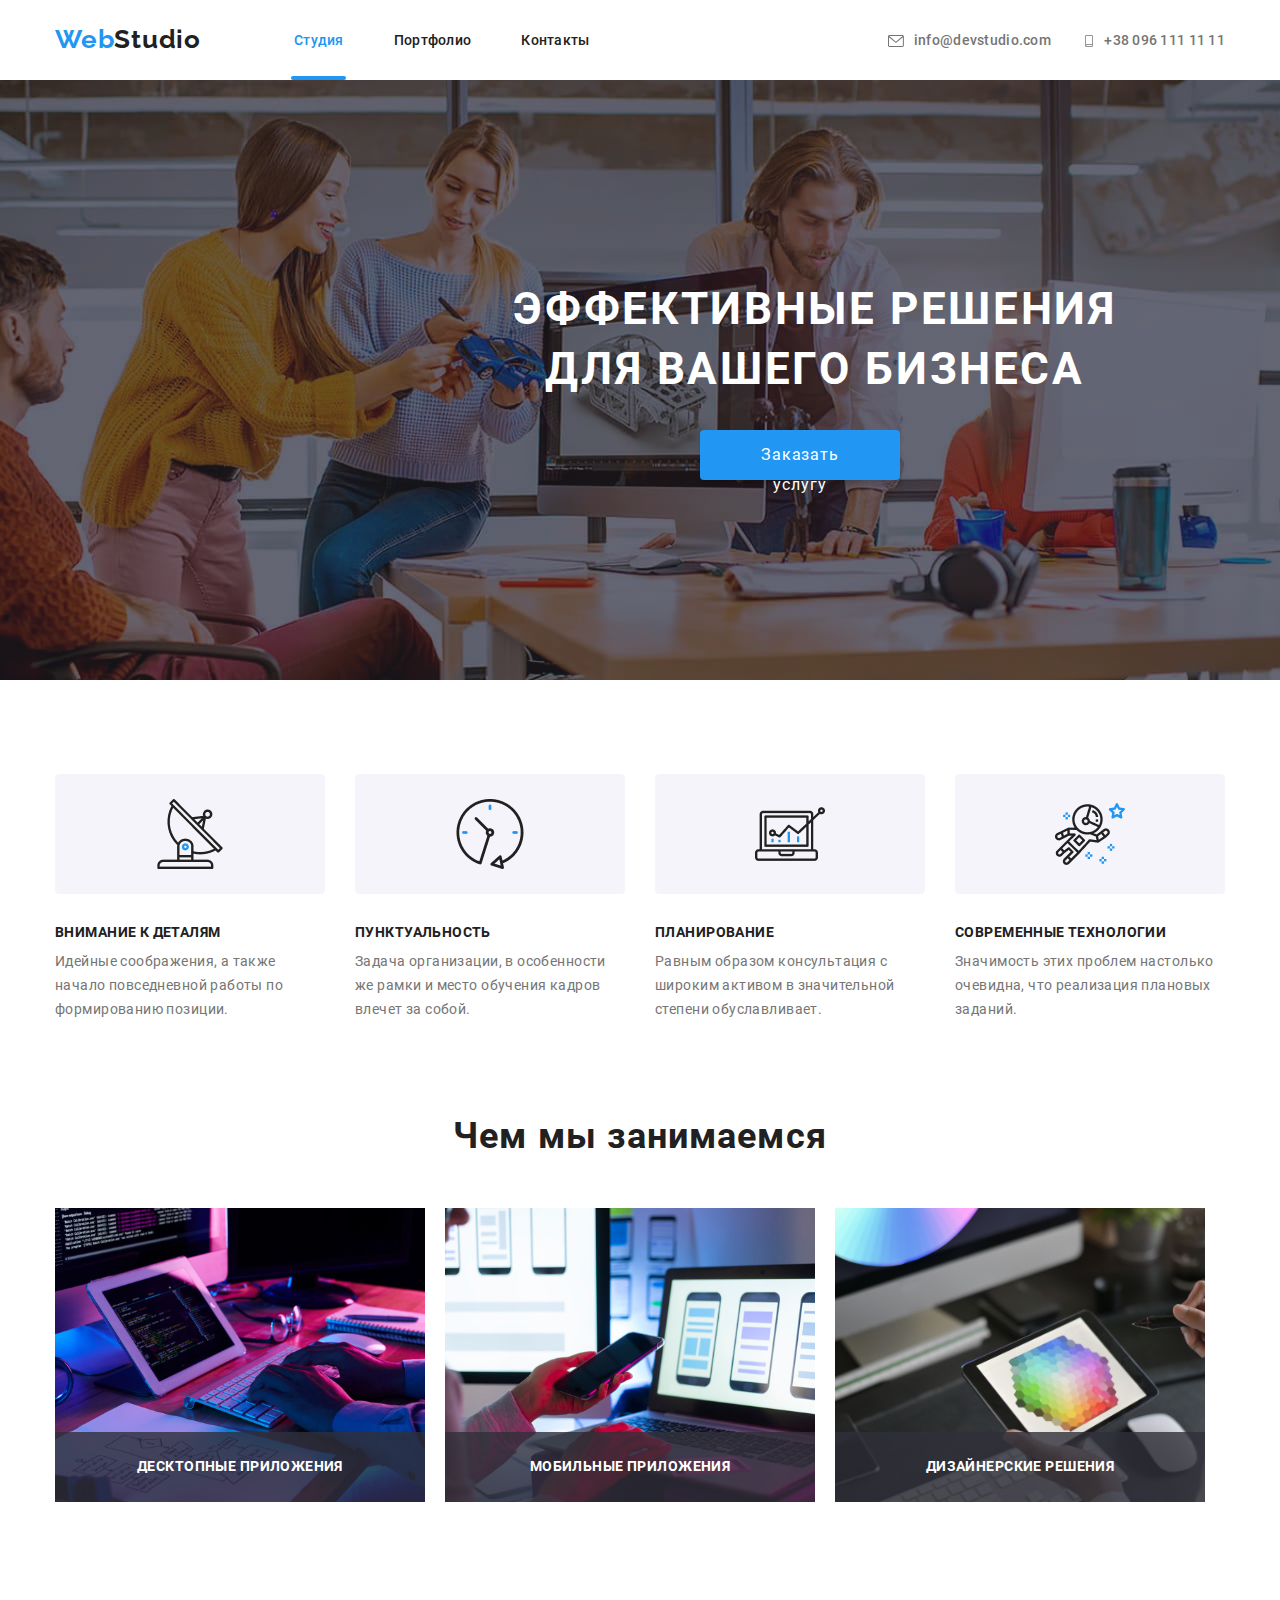
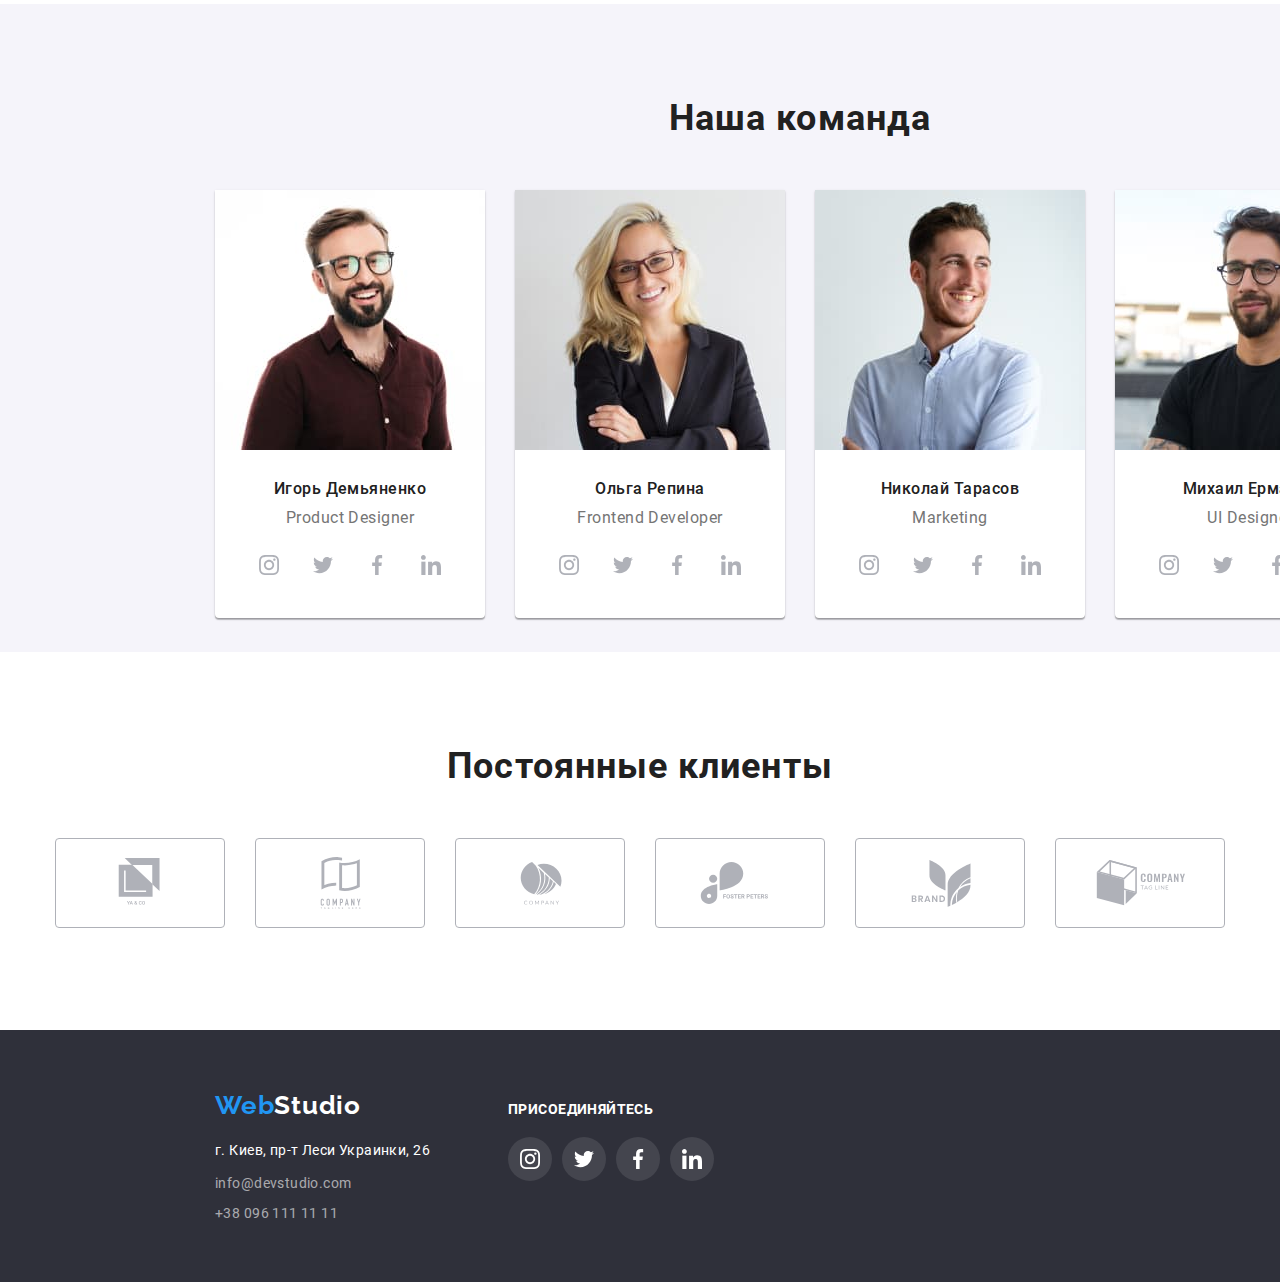
==== commit 0b4cb6f8: "работа над ошибками" ====
--- a/index.html
+++ b/index.html
@@ -17,7 +17,7 @@
             <nav class="nav">
                 <a class="logo logo-container" href="./">Web<span class="logo-second">Studio</span></a>
                 <ul class="menu-nav">
-                    <li class="menu-item"><a href="#features" class="link current">Сдуия</a></li>
+                    <li class="menu-item"><a href="#features" class="link current">Студия</a></li>
                     <li class="menu-item"><a href="./portfolio.html" class="link">Портфолио</a></li>
                     <li class="menu-item"><a href="#contacts" class="link">Контакты</a></li>
                 </ul>
--- a/css/styles.css
+++ b/css/styles.css
@@ -173,11 +173,13 @@
 .cotacts-nav-link:hover .contacts-emil-svg,
 .cotacts-nav-link:focus .contacts-emil-svg {
   fill: var(--link-text-cl);
+  transition: transform 250ms cubic-bezier(0.4, 0, 0.2, 1);
 }
 
 .cotacts-nav-link:hover .contacts-phone-svg,
 .cotacts-nav-link:focus .contacts-phone-svg {
   fill: var(--link-text-cl);
+  transition: transform 250ms cubic-bezier(0.4, 0, 0.2, 1);
 }
 
 .cotacts-nav {
@@ -198,6 +200,7 @@
 .link:hover,
 .link:focus {
   color: var(--link-text-cl);
+  transition: transform 250ms cubic-bezier(0.4, 0, 0.2, 1);
 }
 
 .menu-nav {
@@ -229,10 +232,6 @@
   text-align: center;
   margin-bottom: 94px;
   height: 600px;
-  /* ;
-  width: 1600px;
-  margin-left: auto;
-  margin-right: auto; */
 
   background-image: linear-gradient(
       to right,
@@ -243,7 +242,6 @@
   background-position: center;
   background-repeat: no-repeat;
   object-fit: cover;
-  background-size: contain;
 }
 
 .hero-title {
@@ -268,6 +266,7 @@
   box-shadow: 0px 3px 1px rgba(0, 0, 0, 0.1), 0px 1px 2px rgba(0, 0, 0, 0.08),
     0px 2px 2px rgba(0, 0, 0, 0.12);
   color: var(--wight-text);
+  transition: transform 250ms cubic-bezier(0.4, 0, 0.2, 1);
 }
 
 .btn-port:active {
@@ -312,6 +311,11 @@
   margin-bottom: 200px;
   margin-left: auto;
   margin-right: auto;
+
+  font-family: "Roboto";
+  font-size: 16px;
+  line-height: 1.87;
+  letter-spacing: 0.06em;
 }
 
 .btn-position {
@@ -353,17 +357,18 @@
 
 .modal img {
   width: 100%;
+  height: 100%;
 }
 
 .modal {
   position: absolute;
-  top: 87%;
+  top: 52%;
   left: 51%;
   width: 528px;
   height: 581px;
   transform: translate(-50%, -50%) scale(1);
   background-color: var(--wight-text);
-  padding: 80px 40px;
+  padding: 20px 20px;
   box-shadow: 0px 1px 3px rgba(0, 0, 0, 0.12), 0px 1px 1px rgba(0, 0, 0, 0.14),
     0px 2px 1px rgba(0, 0, 0, 0.2);
   border-radius: 4px;
@@ -395,11 +400,13 @@
 .btn-backdrop:hover .backdrop-close-svg,
 .btn-backdrop:focus .backdrop-close-svg {
   fill: rgba(27, 27, 27, 0.363);
+  transition: transform 250ms cubic-bezier(0.4, 0, 0.2, 1);
 }
 
 .btn-backdrop:hover,
 .btn-backdrop:focus {
   border: 2px solid rgba(0, 0, 0, 0.1);
+  transition: transform 250ms cubic-bezier(0.4, 0, 0.2, 1);
 }
 
 .nav-content {
@@ -417,29 +424,6 @@
   margin-right: 8px;
 }
 
-.element:hover .overlay {
-  transform: translatex(0);
-}
-
-.overlay {
-  position: absolute;
-  top: 50;
-  left: 50;
-  width: 400px;
-  height: 300px;
-  background-color: #3f51b5;
-
-  transform: translatex(-100%);
-  transition: transform 250ms ease;
-}
-
-.overlay > p {
-  color: #fff;
-  padding: 10px;
-  margin: 0;
-  font-size: 18px;
-}
-
 .nav-content .element-cont:last-of-type {
   margin-right: 0px;
 }
@@ -470,7 +454,7 @@
   letter-spacing: 1px;
 }
 
-.container-fillihg b {
+.element b {
   font-family: Roboto;
   font-style: normal;
   font-size: 18px;
@@ -496,8 +480,13 @@
   margin-right: 30px;
   margin-bottom: 30px;
   border: 1px solid #eeeeee;
-
-  overflow: hidden;
+}
+
+.element .link {
+  font-family: "Roboto";
+  font-size: 16px;
+  line-height: 1.87;
+  letter-spacing: 0.03em;
 }
 
 .element:nth-child(3n) {
@@ -508,11 +497,65 @@
   margin-bottom: 0;
 }
 
-.element:hover {
+.element:hover,
+.element:focus {
   background: #ffffff;
   border: 1px solid #eeeeee;
   box-shadow: 0px 1px 1px rgba(0, 0, 0, 0.12), 0px 4px 4px rgba(0, 0, 0, 0.06),
     1px 4px 6px rgba(0, 0, 0, 0.16);
+  transition: transform 250ms cubic-bezier(0.4, 0, 0.2, 1);
+}
+
+.element-thumb {
+  position: relative;
+  overflow: hidden;
+}
+
+.element:hover .element-overla,
+.element:focus .element-overla {
+  transform: translateY(0);
+}
+
+.element:hover .element-thumb::before .element:focus .element-thumb::before {
+  opacity: 1;
+  transform: translateY(-100%);
+}
+
+.element-overlay {
+  position: absolute;
+  top: 0;
+  left: 0;
+  width: 100%;
+  height: 100%;
+  background-color: var(--link-text-cl);
+
+  transform: translateY(100%);
+  transition: transform 250ms cubic-bezier(0.4, 0, 0.2, 1);
+}
+
+.element-actions {
+  position: absolute;
+  width: auto;
+  height: auto;
+  top: 0;
+  left: 0;
+  bottom: 0;
+  padding: 63px 24px;
+  font-family: "Roboto", sans-serif;
+  font-weight: 400;
+  font-size: 18px;
+  line-height: 1.56;
+  letter-spacing: 0.03em;
+  color: #ffffff;
+  background: rgba(33, 150, 243, 0.9);
+  transform: translateY(100%);
+  opacity: 0;
+  transition: transform 250ms cubic-bezier(0.4, 0, 0.2, 1);
+}
+
+.element:hover .element-actions {
+  opacity: 1;
+  transform: translateY(0);
 }
 
 .features-section {
@@ -548,8 +591,6 @@
   background-repeat: no-repeat;
   background-image: url(../images/img-one.png);
   margin-bottom: 30px;
-  /* background-color: var(--second-fon);
-  border-radius: 4px; */
 }
 
 .icon-two::before {
@@ -561,8 +602,6 @@
   background-repeat: no-repeat;
   background-image: url(../images/img-two.png);
   margin-bottom: 30px;
-  /* background-color: var(--second-fon);
-  border-radius: 4px; */
 }
 
 .icon-three::before {
@@ -574,8 +613,6 @@
   background-repeat: no-repeat;
   background-image: url(../images/img-three.png);
   margin-bottom: 30px;
-  /* background-color: var(--second-fon);
-  border-radius: 4px; */
 }
 
 .icon-fore::before {
@@ -587,8 +624,6 @@
   background-repeat: no-repeat;
   background-image: url(../images/img-fore.png);
   margin-bottom: 30px;
-  /* background-color: var(--second-fon);
-  border-radius: 4px; */
 }
 
 .section-features {
@@ -761,11 +796,13 @@
 .social-icon-link:hover .social-icon-svg,
 .social-icon-link:focus .social-icon-svg {
   fill: var(--wight-text);
+  transition: transform 250ms cubic-bezier(0.4, 0, 0.2, 1);
 }
 
 .social-icon-link:hover,
 .social-icon-link:focus {
   background-color: var(--link-text-cl);
+  transition: transform 250ms cubic-bezier(0.4, 0, 0.2, 1);
 }
 
 .social-icon-svg {
@@ -825,12 +862,14 @@
 .partners-icon-link:hover .partners-icon-svg,
 .partners-icon-link:focus .partners-icon-svg {
   fill: var(--link-text-cl);
+  transition: transform 250ms cubic-bezier(0.4, 0, 0.2, 1);
 }
 
 .partners-icon-link:hover,
 .partners-icon-link:focus {
   background-color: var(--wight-text);
   border: 1px solid var(--link-text-cl);
+  transition: transform 250ms cubic-bezier(0.4, 0, 0.2, 1);
 }
 
 .cellar {
@@ -939,6 +978,7 @@
 .social-icon-link:hover,
 .social-icon-link:focus {
   background-color: var(--link-text-cl);
+  transition: transform 250ms cubic-bezier(0.4, 0, 0.2, 1);
 }
 
 .social-cellar-icon .social-icon {
